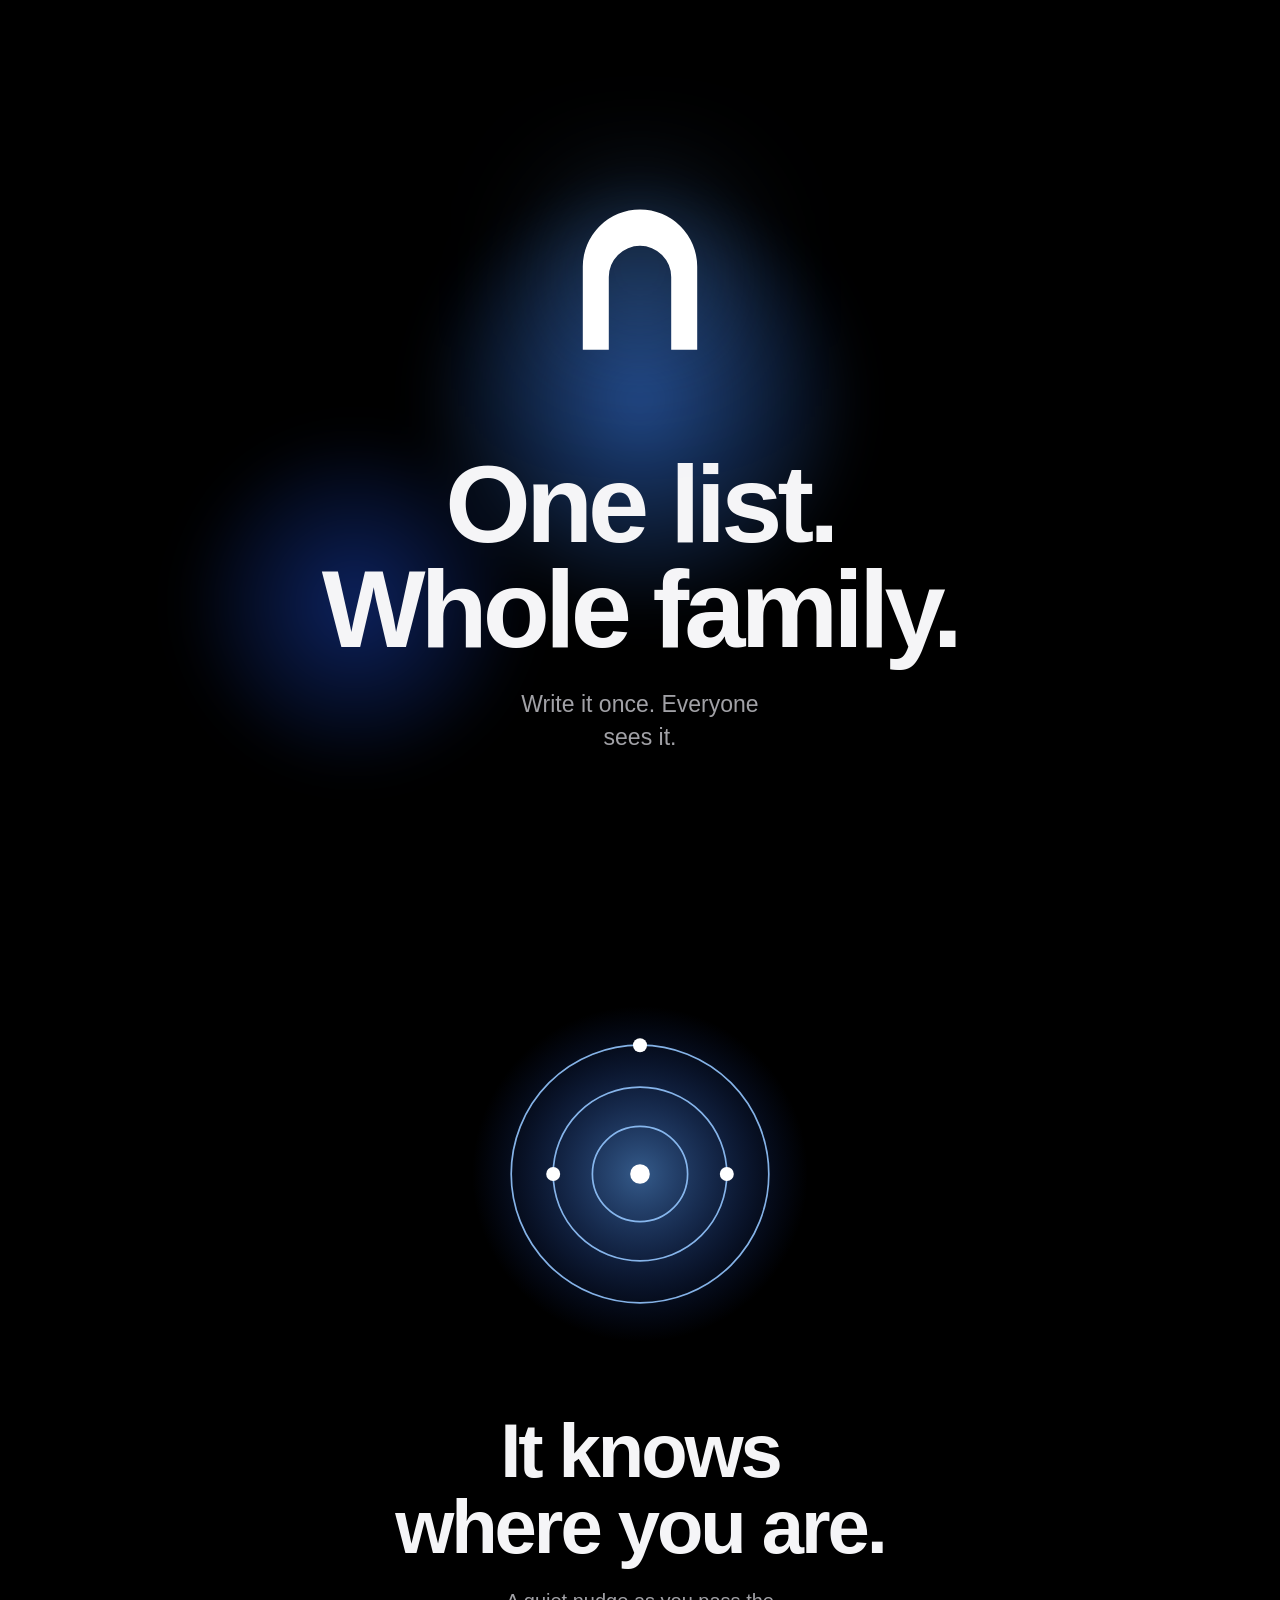
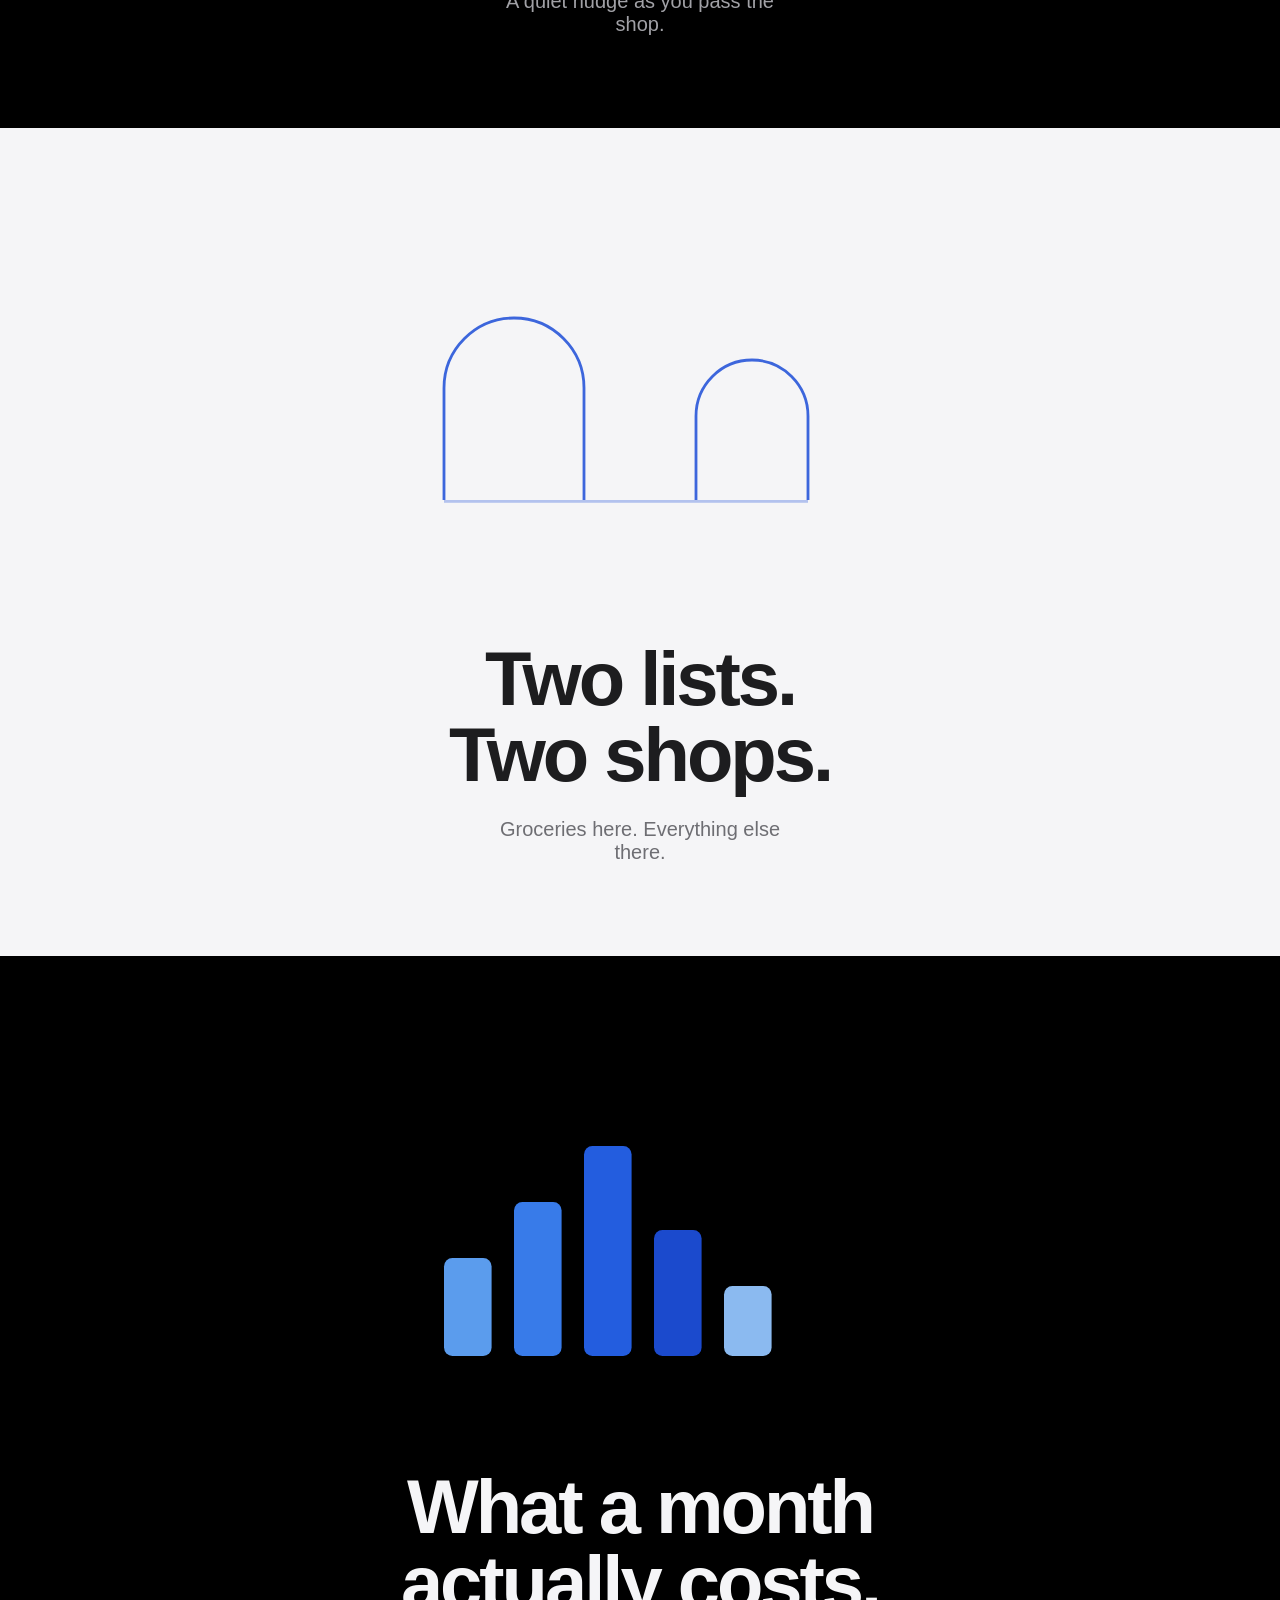
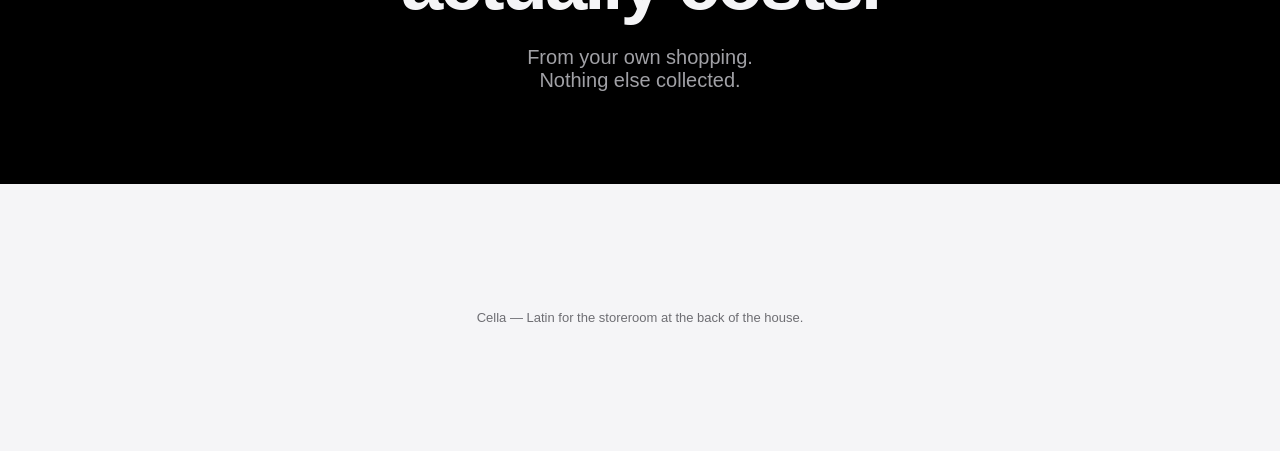
==== public/index.html @ 1caccdfc "Deploy via Cloudflare Workers static assets Mirrors the wrangler.toml setup used in msergg/landing: " ====
<!doctype html><html lang="en"><head><meta charset="utf-8">
<meta name="viewport" content="width=device-width,initial-scale=1">
<title>Cella — one shopping list for the whole family</title>
<meta name="description" content="One shopping list your whole family writes on. It reminds you as you pass the shop, and remembers what you always buy.">
<link rel="canonical" href="https://cellaua.com/">
<meta property="og:type" content="website">
<meta property="og:title" content="Cella — one shopping list for the whole family">
<meta property="og:description" content="One shopping list your whole family writes on. It reminds you as you pass the shop, and remembers what you always buy.">
<meta property="og:url" content="https://cellaua.com/">
<meta property="og:image" content="https://cellaua.com/icon.svg">
<meta name="theme-color" content="#000000">
<link rel="icon" type="image/svg+xml" href="/icon.svg">
<link rel="stylesheet" href="/base.css">
<link rel="stylesheet" href="/page.css">
</head><body>

<div class="stage">
  <div class="halo"></div>
  <div class="inner">
    <svg class="arch" viewBox="0 0 100 100"><path fill-rule="evenodd" fill="#fff"
      d="M28,78 L28,46 A22,22 0 0 1 72,46 L72,78 Z M38,78 L38,50 A12,12 0 0 1 62,50 L62,78 Z"/></svg>
    <h1>One list.<br>Whole family.</h1>
    <p class="sub">Write it once. Everyone sees it.</p>
  </div>
</div>

<section>
  <svg class="viz" viewBox="0 0 400 260">
    <defs><radialGradient id="p1"><stop offset="0" stop-color="#60a5fa"/><stop offset="1" stop-color="#1d4ed8" stop-opacity="0"/></radialGradient></defs>
    <circle cx="200" cy="130" r="120" fill="url(#p1)" opacity=".55"/>
    <g fill="none" stroke="#93c5fd" stroke-width="1.2" opacity=".9">
      <circle cx="200" cy="130" r="34"/><circle cx="200" cy="130" r="62"/><circle cx="200" cy="130" r="92"/>
    </g>
    <circle cx="200" cy="130" r="7" fill="#fff"/>
    <circle cx="262" cy="130" r="5" fill="#fff"/><circle cx="138" cy="130" r="5" fill="#fff"/>
    <circle cx="200" cy="38" r="5" fill="#fff"/>
  </svg>
  <h2>It knows<br>where you are.</h2>
  <p>A quiet nudge as you pass the shop.</p>
</section>

<section class="light">
  <svg class="viz" viewBox="0 0 400 260">
    <g fill="none" stroke="#1d4ed8" stroke-width="2" opacity=".85">
      <path d="M60 200 V120 a50 50 0 0 1 100 0 V200"/>
      <path d="M240 200 V140 a40 40 0 0 1 80 0 V200"/>
    </g>
    <rect x="60" y="200" width="260" height="2" fill="#1d4ed8" opacity=".3"/>
  </svg>
  <h2>Two lists.<br>Two shops.</h2>
  <p>Groceries here. Everything else there.</p>
</section>

<section>
  <svg class="viz" viewBox="0 0 400 260">
    <g opacity=".95">
      <rect x="60" y="150" width="34" height="70" rx="6" fill="#60a5fa"/>
      <rect x="110" y="110" width="34" height="110" rx="6" fill="#3b82f6"/>
      <rect x="160" y="70" width="34" height="150" rx="6" fill="#2563eb"/>
      <rect x="210" y="130" width="34" height="90" rx="6" fill="#1d4ed8"/>
      <rect x="260" y="170" width="34" height="50" rx="6" fill="#93c5fd"/>
    </g>
  </svg>
  <h2>What a month<br>actually costs.</h2>
  <p>From your own shopping. Nothing else collected.</p>
</section>

<footer>Cella — Latin for the storeroom at the back of the house.</footer>
</body></html>
---- base.css ----
/* shared reset only — each option owns its own look */
*,*::before,*::after{box-sizing:border-box}
body{margin:0;-webkit-font-smoothing:antialiased;
  font-family:-apple-system,BlinkMacSystemFont,"SF Pro Display","Segoe UI",Roboto,Helvetica,Arial,sans-serif}
img,svg{display:block;max-width:100%}
a{color:inherit}
---- page.css ----
:root{--ink:#f5f5f7;--dim:#a1a1a6;--bg:#000}
body{background:var(--bg);color:var(--ink)}
.stage{min-height:100svh;display:grid;place-items:center;position:relative;overflow:hidden;text-align:center;padding:6vh 6vw}
.halo{position:absolute;inset:-20%;background:
  radial-gradient(closest-side,rgba(59,130,246,.55),transparent 70%) 50% 42%/70vmin 70vmin no-repeat,
  radial-gradient(closest-side,rgba(29,78,216,.45),transparent 70%) 28% 70%/55vmin 55vmin no-repeat;
  filter:blur(20px)}
.inner{position:relative}
.arch{width:min(34vmin,260px);margin:0 auto 5vh;filter:drop-shadow(0 0 60px rgba(96,165,250,.6))}
h1{font-size:clamp(44px,9vw,110px);line-height:.95;letter-spacing:-.045em;margin:0;font-weight:700}
.sub{margin:3vh auto 0;max-width:20ch;font-size:clamp(17px,2.2vw,23px);color:var(--dim);line-height:1.4}
section{min-height:92svh;display:grid;place-items:center;text-align:center;padding:10vh 6vw;position:relative;overflow:hidden}
section h2{font-size:clamp(34px,6.5vw,76px);line-height:1;letter-spacing:-.04em;margin:0 0 2.5vh;font-weight:700}
section p{margin:0;color:var(--dim);font-size:clamp(16px,2vw,20px);max-width:26ch}
.viz{width:min(70vmin,560px);margin-bottom:6vh}
.light{background:#f5f5f7;color:#1d1d1f}
.light p{color:#6e6e73}
footer{padding:14vh 6vw;text-align:center;color:#6e6e73;font-size:13px;background:#f5f5f7}
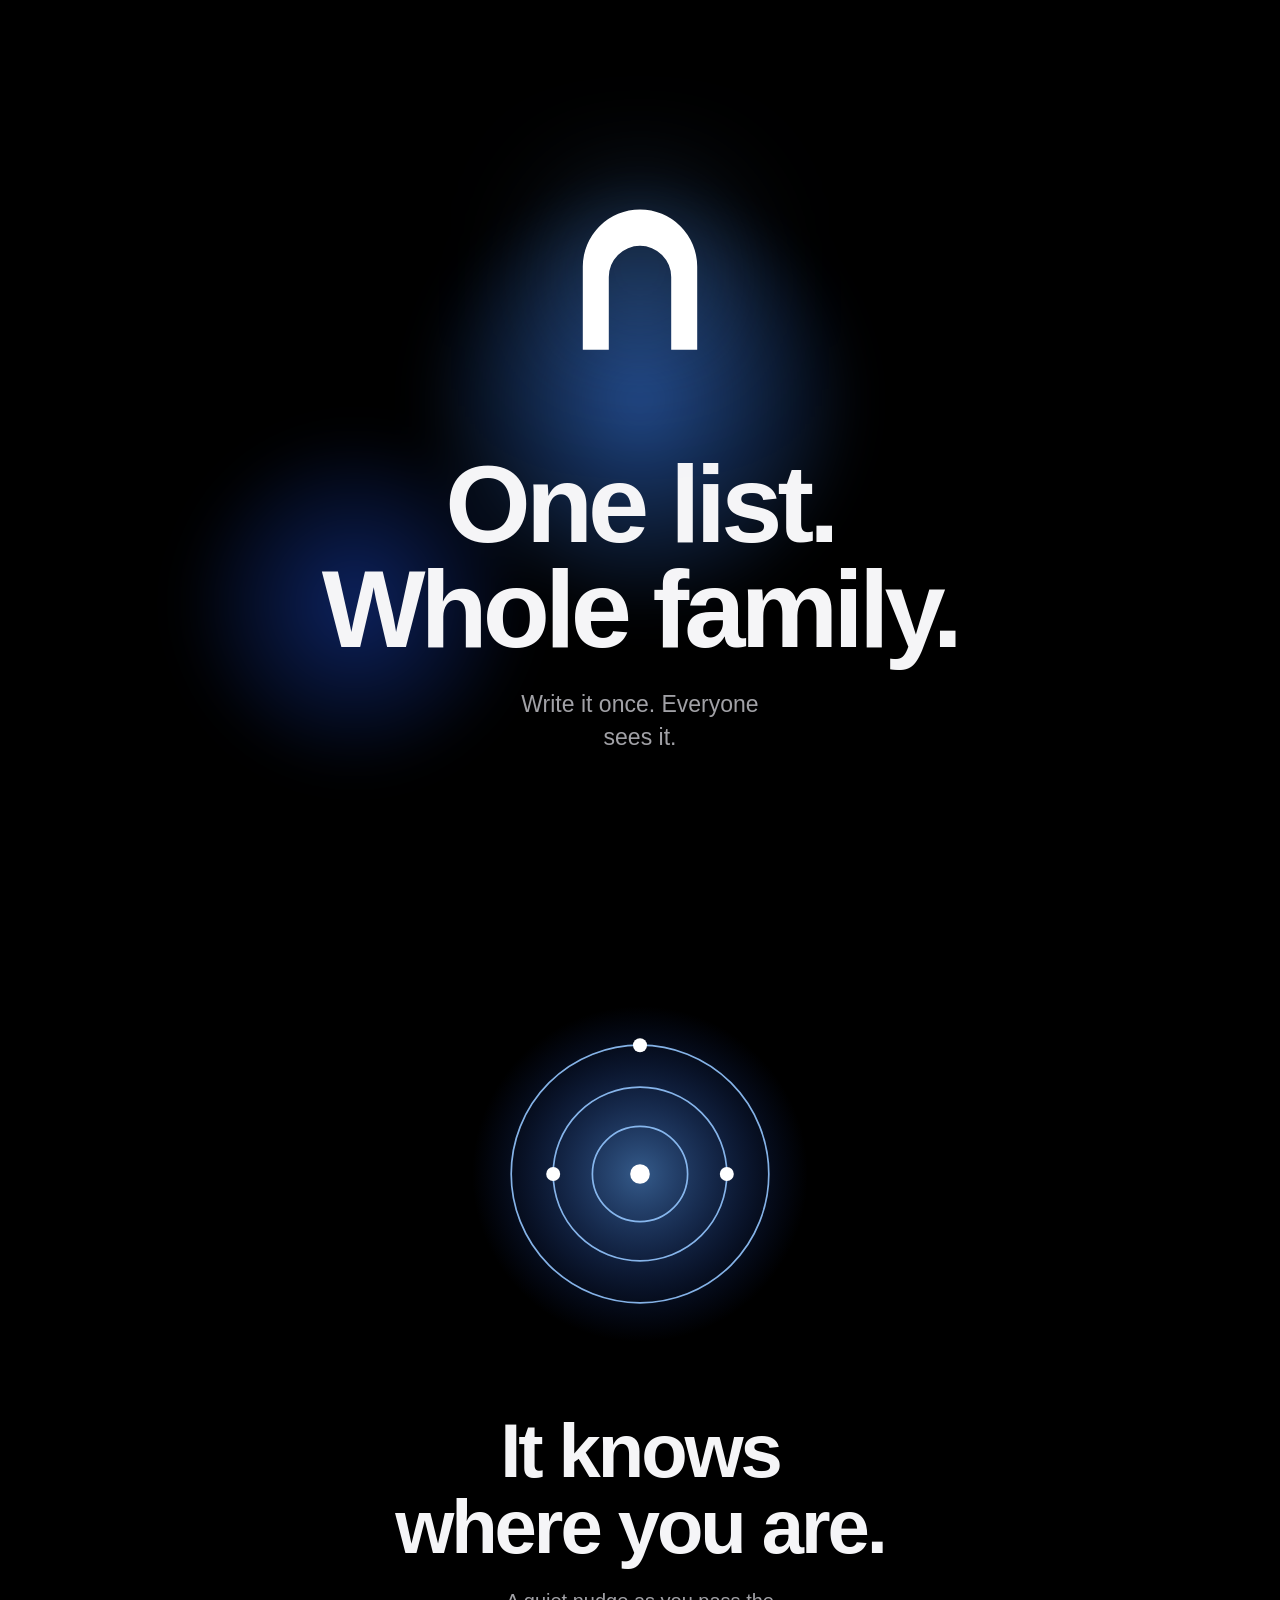
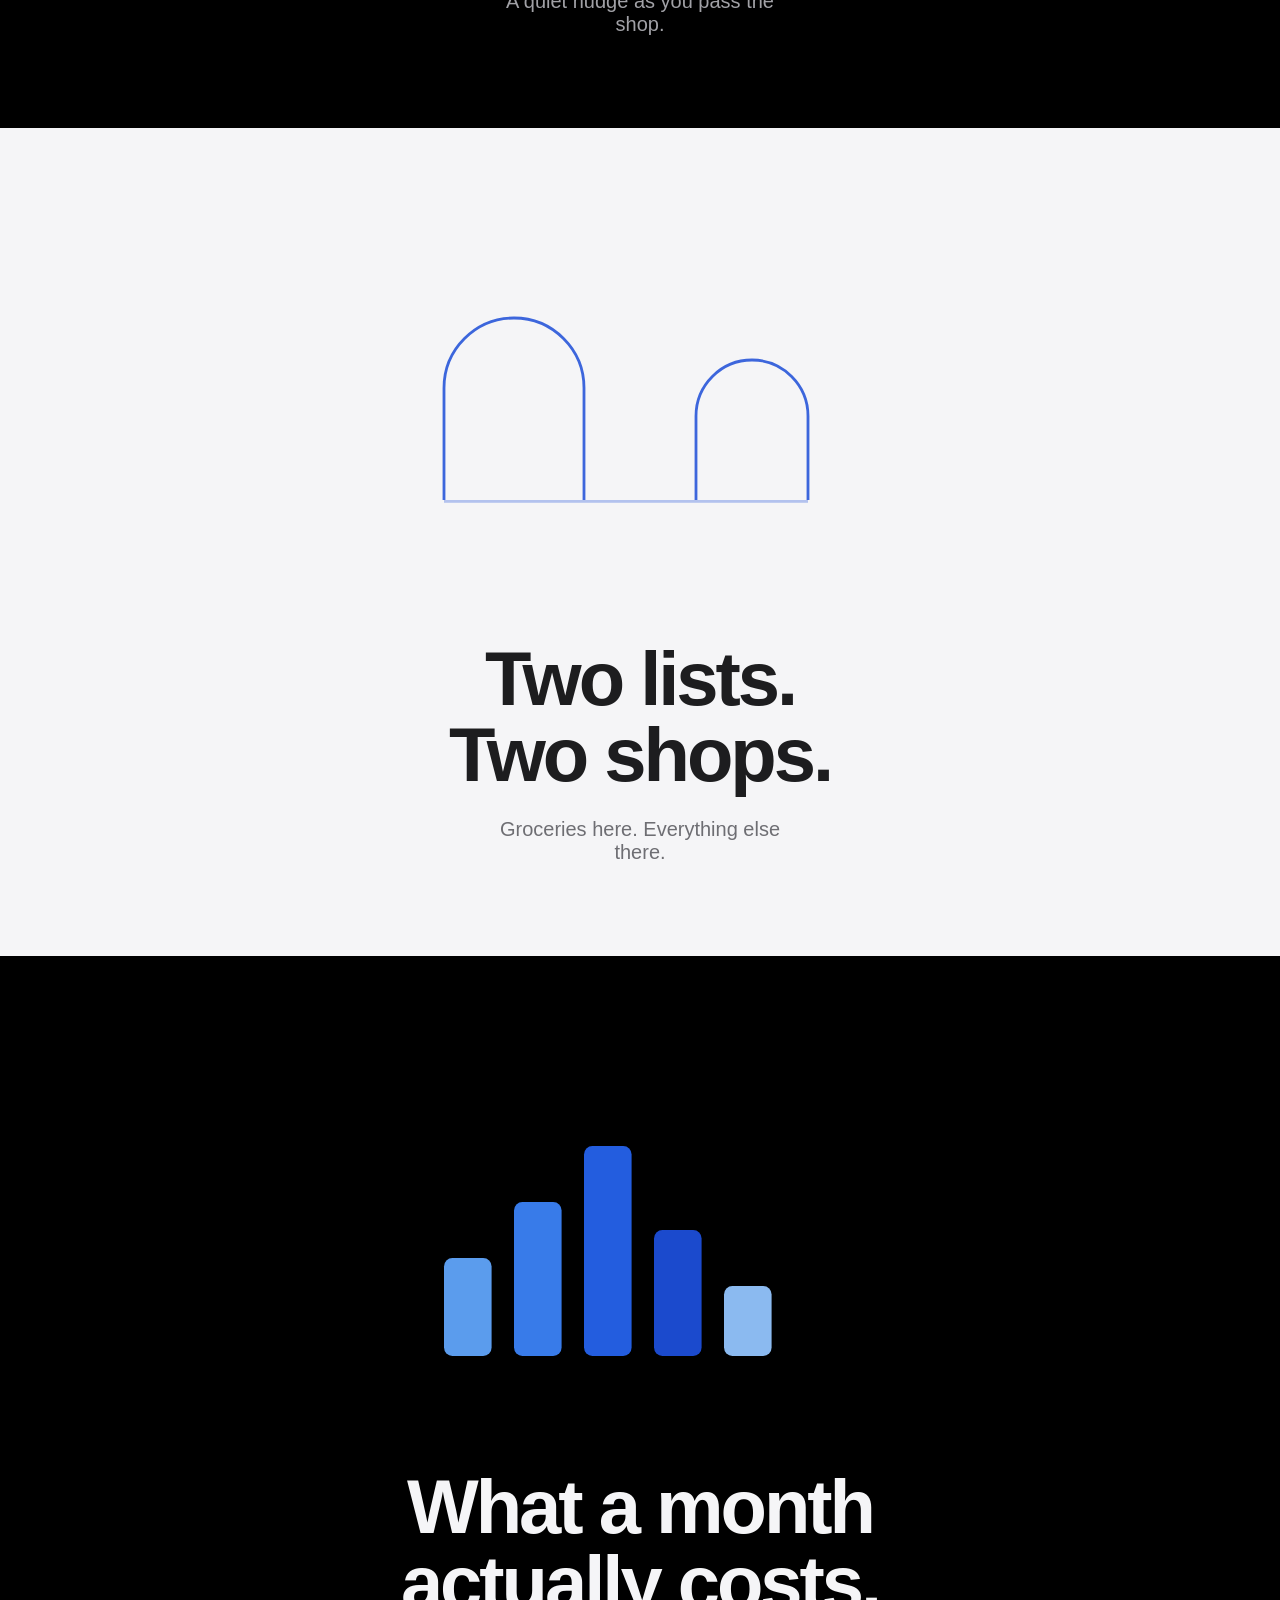
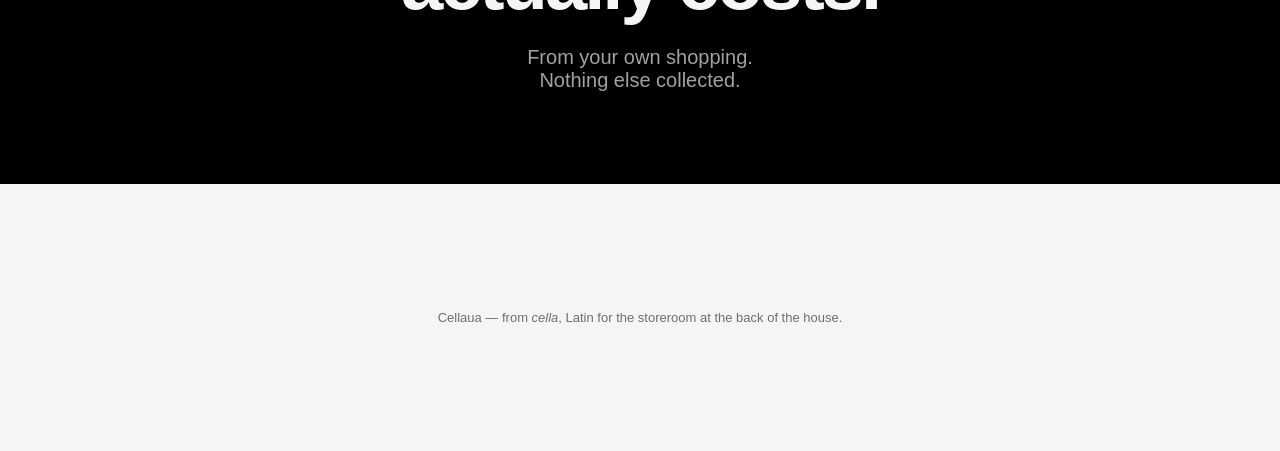
==== commit d1af655a: "Cella becomes Cellaua, except where Cella is the Latin The App Store listing, the bundle display nam" ====
--- a/public/index.html
+++ b/public/index.html
@@ -1,10 +1,10 @@
 <!doctype html><html lang="en"><head><meta charset="utf-8">
 <meta name="viewport" content="width=device-width,initial-scale=1">
-<title>Cella — one shopping list for the whole family</title>
+<title>Cellaua — one shopping list for the whole family</title>
 <meta name="description" content="One shopping list your whole family writes on. It reminds you as you pass the shop, and remembers what you always buy.">
 <link rel="canonical" href="https://cellaua.com/">
 <meta property="og:type" content="website">
-<meta property="og:title" content="Cella — one shopping list for the whole family">
+<meta property="og:title" content="Cellaua — one shopping list for the whole family">
 <meta property="og:description" content="One shopping list your whole family writes on. It reminds you as you pass the shop, and remembers what you always buy.">
 <meta property="og:url" content="https://cellaua.com/">
 <meta property="og:image" content="https://cellaua.com/icon.svg">
@@ -65,5 +65,5 @@
   <p>From your own shopping. Nothing else collected.</p>
 </section>
 
-<footer>Cella — Latin for the storeroom at the back of the house.</footer>
+<footer>Cellaua — from <em>cella</em>, Latin for the storeroom at the back of the house.</footer>
 </body></html>
